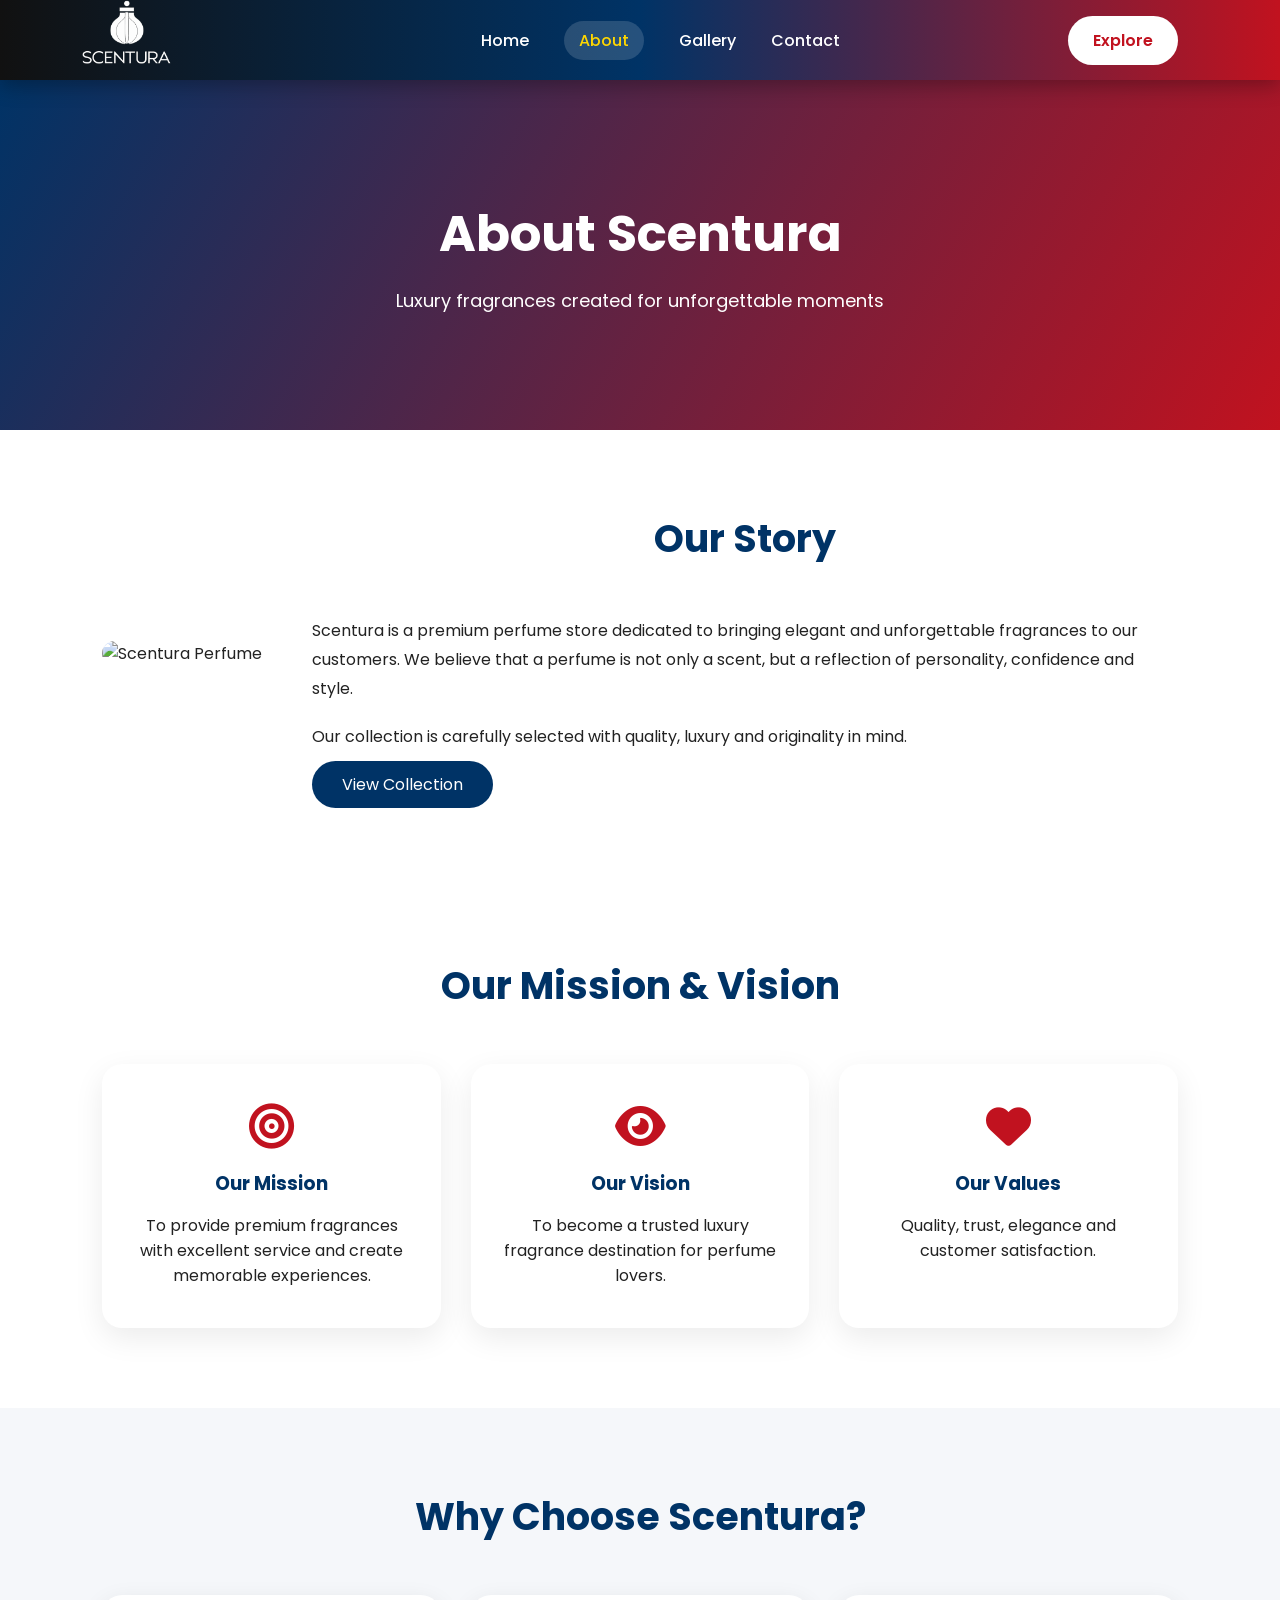
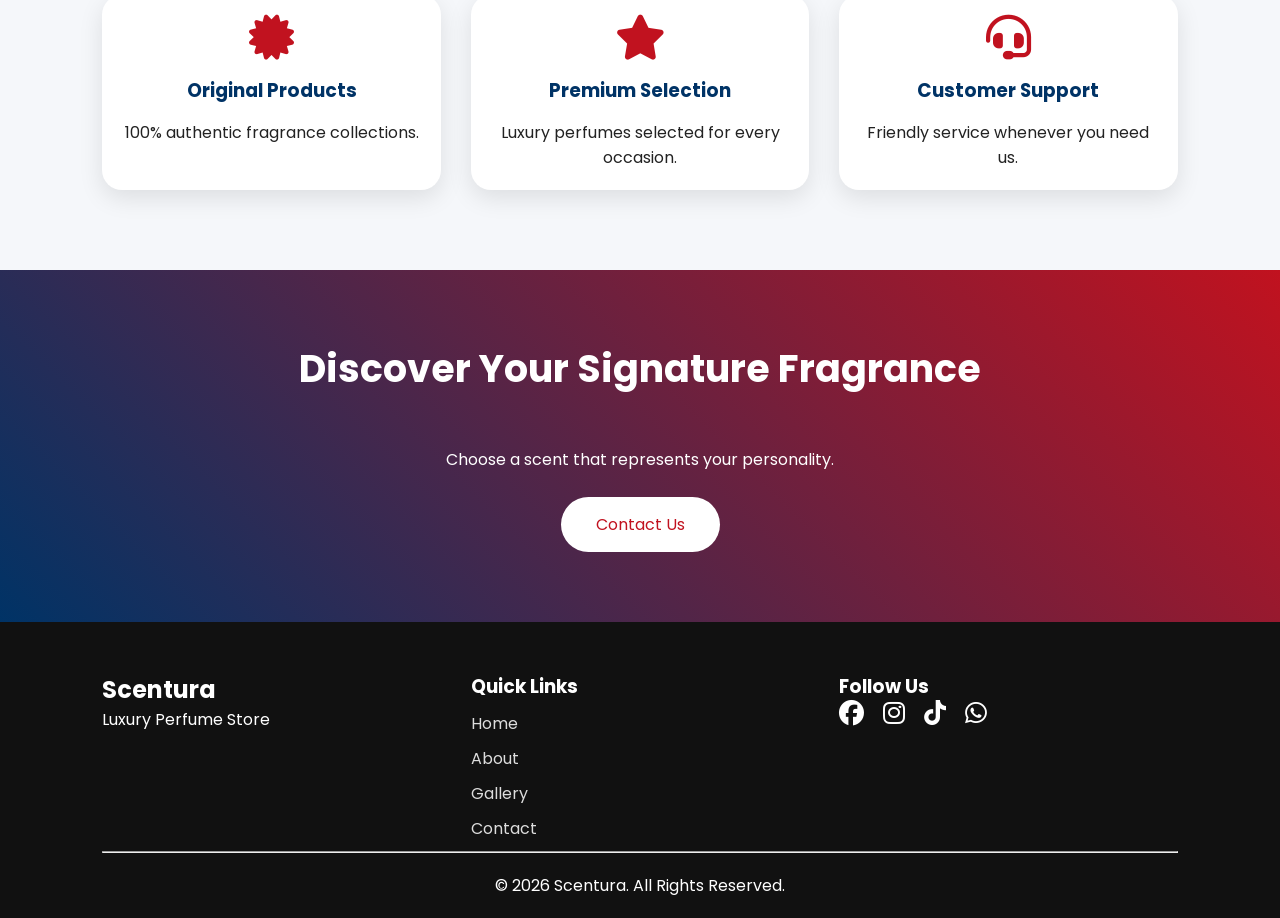
==== about.html @ 7b468bce "Add files via upload" ====
<!DOCTYPE html>
<html lang="en">

<head>

<meta charset="UTF-8">
<meta name="viewport" content="width=device-width, initial-scale=1.0">

<title>About Us | Scentura Perfume Store</title>


<link href="https://fonts.googleapis.com/css2?family=Poppins:wght@300;400;500;600;700&display=swap" rel="stylesheet">


<link rel="stylesheet"
href="https://cdnjs.cloudflare.com/ajax/libs/font-awesome/6.5.2/css/all.min.css">


<link rel="stylesheet" href="style.css">
<link rel="stylesheet" href="responsive.css">


</head>


<body>


<!-- HEADER -->

<header>


<div class="logo">

    <img src="logo.png.png" alt="Scentura Logo">

</div>



<nav>

<ul>

<li>
<a href="index.html">Home</a>
</li>


<li>
<a href="about.html" class="active">About</a>
</li>


<li>
<a href="gallery.html">Gallery</a>
</li>


<li>
<a href="contact.html">Contact</a>
</li>


</ul>

</nav>


<a href="gallery.html" class="shop-btn">
Explore
</a>


<div class="menu">

<i class="fa-solid fa-bars"></i>

</div>


</header>




<!-- PAGE TITLE -->


<section class="page-banner">


<h1>
About Scentura
</h1>


<p>
Luxury fragrances created for unforgettable moments
</p>


</section>





<!-- ABOUT SECTION -->


<section class="home-about">


<div class="left">


<img src="images/about.jpeg" alt="Scentura Perfume">


</div>



<div class="right">


<h2>
Our Story
</h2>


<p>

Scentura is a premium perfume store dedicated
to bringing elegant and unforgettable fragrances
to our customers.


We believe that a perfume is not only a scent,
but a reflection of personality, confidence and style.


</p>


<p>

Our collection is carefully selected with quality,
luxury and originality in mind.

</p>



<a href="gallery.html">

View Collection

</a>


</div>


</section>







<!-- MISSION VISION -->


<section class="features">


<h2>
Our Mission & Vision
</h2>



<div class="feature-container">



<div class="card">


<i class="fa-solid fa-bullseye"></i>


<h3>
Our Mission
</h3>


<p>

To provide premium fragrances with excellent
service and create memorable experiences.

</p>


</div>




<div class="card">


<i class="fa-solid fa-eye"></i>


<h3>
Our Vision
</h3>


<p>

To become a trusted luxury fragrance destination
for perfume lovers.

</p>


</div>




<div class="card">


<i class="fa-solid fa-heart"></i>


<h3>
Our Values
</h3>


<p>

Quality, trust, elegance and customer satisfaction.

</p>


</div>



</div>


</section>







<!-- WHY SCENTURA -->


<section class="products">


<h2>
Why Choose Scentura?
</h2>



<div class="product-grid">



<div class="product">

<i class="fa-solid fa-certificate"
style="font-size:45px;color:#C1121F">
</i>


<h3>
Original Products
</h3>


<p>

100% authentic fragrance collections.

</p>


</div>





<div class="product">


<i class="fa-solid fa-star"
style="font-size:45px;color:#C1121F">
</i>


<h3>
Premium Selection
</h3>


<p>

Luxury perfumes selected for every occasion.

</p>


</div>





<div class="product">


<i class="fa-solid fa-headset"
style="font-size:45px;color:#C1121F">
</i>


<h3>
Customer Support
</h3>


<p>

Friendly service whenever you need us.

</p>


</div>



</div>


</section>







<!-- CTA -->


<section class="cta">


<h2>
Discover Your Signature Fragrance
</h2>


<p>

Choose a scent that represents your personality.

</p>


<a href="contact.html">

Contact Us

</a>


</section>







<!-- FOOTER -->


<footer>


<div class="footer-content">



<div>

<h2>
Scentura
</h2>

<p>
Luxury Perfume Store
</p>

</div>




<div>


<h3>
Quick Links
</h3>


<a href="index.html">
Home
</a>


<a href="about.html">
About
</a>


<a href="gallery.html">
Gallery
</a>


<a href="contact.html">
Contact
</a>


</div>




<div>


<h3>
Follow Us
</h3>


<i class="fab fa-facebook"></i>

<i class="fab fa-instagram"></i>

<i class="fab fa-tiktok"></i>

<i class="fab fa-whatsapp"></i>


</div>



</div>



<hr>


<p class="copy">

© 2026 Scentura. All Rights Reserved.

</p>



</footer>




<script src="js/script.js"></script>


</body>

</html>
---- style.css ----
*{
    margin:0;
    padding:0;
    box-sizing:border-box;
    font-family:'Poppins',sans-serif;
}

:root{

    --blue:#003366;
    --red:#C1121F;
    --white:#ffffff;
    --light:#f5f7fa;
    --dark:#222;

}


body{

    background:var(--white);
    color:var(--dark);
    overflow-x:hidden;

}


html{

    scroll-behavior:smooth;

}


/* ================= HEADER ================= */


header{

    width:100%;
    height:80px;
    display:flex;
    align-items:center;
    justify-content:space-between;
    padding:0 8%;
    background:linear-gradient(90deg,#111,#003366,#C1121F);
    box-shadow:0 5px 20px rgba(0,0,0,0.3);
    position:sticky;
    top:0;
    z-index:1000;

}


.logo{
    display:flex;
    align-items:center;
    gap:10px;
    font-size:28px;
    font-weight:700;
    color:var(--blue);

    margin-left:-100px;
}


.logo img{

    width: 250px;
    height:150px;
    object-fit:contain;
    border-radius:8px;

}


.logo span{

    color:white;

}


video {
    width: 25%;
    height: auto;
    object-fit: cover;
}



nav ul{

    display:flex;
    list-style:none;
    gap:35px;

}



nav ul li a{

    text-decoration:none;
    color:white;
    font-weight:500;
    transition:.3s;

}


nav ul li a:hover,
nav ul li a.active{

    color:#FFD700;
    background:rgba(255,255,255,0.15);
    padding:8px 15px;
    border-radius:20px;
    transition:.3s;

}



.shop-btn{

    background:white;
    color:#C1121F;
    padding:12px 25px;
    border-radius:30px;
    text-decoration:none;
    font-weight:600;
    transition:.3s;

}


.shop-btn:hover{

    background:#111;
    color:white;
    transform:translateY(-3px);

}





.menu{

    display:none;
    font-size:28px;
    color:var(--blue);

}



/* ================= HERO ================= */


.hero{

    min-height:90vh;
    display:flex;
    align-items:center;
    justify-content:space-between;
    padding:60px 8%;
    background:linear-gradient(
    120deg,
    #ffffff,
    #eef4ff);

}



.hero-content{

    width:50%;

}


.hero-content h1{

    font-size:55px;
    line-height:1.2;
    color:var(--blue);
    margin-bottom:20px;

}


.hero-content p{

    font-size:18px;
    line-height:1.8;
    color:#555;
    margin-bottom:35px;

}



.hero-buttons a{

    text-decoration:none;
    padding:15px 35px;
    border-radius:30px;
    margin-right:15px;
    display:inline-block;
    transition:.3s;

}


.btn1{

    background:var(--red);
    color:white;

}


.btn2{

    border:2px solid var(--blue);
    color:var(--blue);

}


.btn1:hover,
.btn2:hover{

    transform:translateY(-5px);

}



.hero-image{

    width:45%;
    text-align:center;

}



.hero-image img{

    width:100%;
    max-width:450px;
    animation:float 4s infinite ease-in-out;

}



@keyframes float{

    50%{
        transform:translateY(-20px);
    }

}



/* ================= SECTION TITLE ================= */


section h2{

    text-align:center;
    font-size:38px;
    color:var(--blue);
    margin-bottom:50px;

}



/* ================= FEATURES ================= */


.features{

    padding:80px 8%;

}


.feature-container{

    display:grid;
    grid-template-columns:repeat(3,1fr);
    gap:30px;

}


.card{

    text-align:center;
    padding:40px 25px;
    background:white;
    border-radius:20px;
    box-shadow:0 10px 30px rgba(0,0,0,.08);
    transition:.4s;

}


.card:hover{

    transform:translateY(-10px);

}



.card i{

    font-size:45px;
    color:var(--red);
    margin-bottom:20px;

}


.card h3{

    color:var(--blue);
    margin-bottom:15px;

}




/* ================= PRODUCTS ================= */


.products{

    padding:80px 8%;
    background:var(--light);

}



.product-grid{

    display:grid;
    grid-template-columns:repeat(3,1fr);
    gap:30px;

}



.product{

    background:white;
    padding:20px;
    text-align:center;
    border-radius:20px;
    box-shadow:0 8px 25px rgba(0,0,0,.1);
    transition:.3s;

}



.product:hover{

    transform:scale(1.05);

}



.product img{

    width:100%;
    height:280px;
    object-fit:cover;
    border-radius:15px;

}


.product h3{

    color:var(--blue);
    margin:15px;

}



.product a{

    display:inline-block;
    margin-top:15px;
    padding:10px 25px;
    background:var(--red);
    color:white;
    border-radius:20px;
    text-decoration:none;

}



/* ================= ABOUT HOME ================= */


.home-about{

    padding:80px 8%;
    display:flex;
    align-items:center;
    gap:50px;

}



.home-about img{

    width:450px;
    border-radius:20px;

}



.home-about .right{

    flex:1;

}



.home-about p{

    line-height:1.8;
    margin:20px 0;

}



.home-about a{

    background:var(--blue);
    color:white;
    padding:12px 30px;
    border-radius:25px;
    text-decoration:none;

}



/* ================= STATS ================= */


.stats{

    padding:60px 8%;
    background:var(--blue);
    display:grid;
    grid-template-columns:repeat(4,1fr);
    text-align:center;
    color:white;

}



.stats h1{

    color:white;
    font-size:40px;

}



/* ================= TESTIMONIAL ================= */


.testimonial{

    padding:80px 8%;

}


.review-box{

    max-width:700px;
    margin:auto;
    padding:35px;
    text-align:center;
    border-radius:20px;
    box-shadow:0 10px 30px rgba(0,0,0,.1);

}



/* ================= CTA ================= */


.cta{

    padding:70px;
    text-align:center;
    background:linear-gradient(
    45deg,
    var(--blue),
    var(--red));

    color:white;

}


.cta h2{

    color:white;

}


.cta a{

    display:inline-block;
    margin-top:25px;
    background:white;
    color:var(--red);
    padding:15px 35px;
    border-radius:30px;
    text-decoration:none;

}



/* ================= FOOTER ================= */


footer{

    background:#111;
    color:white;
    padding:50px 8% 20px;

}



.footer-content{

    display:grid;
    grid-template-columns:repeat(3,1fr);
    gap:30px;

}



.footer-content a{

    display:block;
    color:#ddd;
    text-decoration:none;
    margin:10px 0;

}



.footer-content i{

    margin-right:15px;
    font-size:25px;
    color:white;

}



.copy{

    text-align:center;
    margin-top:20px;

}
/* ================= PAGE BANNER ================= */


.page-banner{

    height:350px;
    background:linear-gradient(
    120deg,
    #003366,
    #C1121F);

    display:flex;
    flex-direction:column;
    align-items:center;
    justify-content:center;
    text-align:center;
    color:white;

}


.page-banner h1{

    font-size:50px;
    margin-bottom:15px;

}


.page-banner p{

    font-size:18px;

}





/* ================= CONTACT SECTION ================= */


.contact-section{

    padding:80px 8%;
    display:grid;
    grid-template-columns:1fr 1fr;
    gap:50px;

}



.contact-info h2,
.contact-form h2{

    color:#003366;
    margin-bottom:30px;
    text-align:left;

}



.info-box{

    display:flex;
    align-items:center;
    gap:20px;
    margin-bottom:25px;
    padding:20px;
    background:#f5f7fa;
    border-radius:15px;

}



.info-box i{

    width:50px;
    height:50px;
    display:flex;
    align-items:center;
    justify-content:center;
    background:#C1121F;
    color:white;
    border-radius:50%;
    font-size:22px;

}



.info-box h3{

    color:#003366;
    margin-bottom:5px;

}




/* ================= CONTACT FORM ================= */


.contact-form{

    background:white;
    padding:35px;
    border-radius:20px;
    box-shadow:0 10px 30px rgba(0,0,0,.1);

}



.contact-form input,
.contact-form textarea{

    width:100%;
    padding:15px;
    margin-bottom:20px;
    border:1px solid #ddd;
    outline:none;
    border-radius:10px;
    font-size:15px;

}



.contact-form input:focus,
.contact-form textarea:focus{

    border-color:#003366;

}



.contact-form button{

    width:100%;
    padding:15px;
    border:none;
    background:#C1121F;
    color:white;
    border-radius:30px;
    font-size:16px;
    cursor:pointer;
    transition:.3s;

}



.contact-form button:hover{

    background:#003366;

}





/* ================= SOCIAL ICONS ================= */


.social-links{

    margin-top:20px;

}



.social-links a{

    width:45px;
    height:45px;
    display:inline-flex;
    justify-content:center;
    align-items:center;
    background:#003366;
    color:white;
    border-radius:50%;
    margin-right:10px;
    font-size:22px;
    transition:.3s;

}



.social-links a:hover{

    background:#C1121F;
    transform:translateY(-5px);

}






/* ================= MAP ================= */


.map{

    padding:60px 8%;
    text-align:center;

}



.map h2{

    margin-bottom:30px;

}



.map iframe{

    width:100%;
    height:400px;
    border:0;
    border-radius:20px;

}






/* ================= MOBILE CONTACT ================= */


@media(max-width:768px){


.page-banner h1{

    font-size:35px;

}


.contact-section{

    grid-template-columns:1fr;
    padding:50px 5%;

}


.contact-info h2,
.contact-form h2{

    text-align:center;

}


.map{

    padding:40px 5%;

}


.map iframe{

    height:300px;

}




}
/*================ MOVING GALLERY ================*/

.gallery-section{
    padding:80px 5%;
    background:#f5f7fa;
    overflow:hidden;
}

.gallery-section h2{
    text-align:center;
    color:#003366;
    margin-bottom:40px;
    font-size:40px;
}

.gallery-slider{
    overflow:hidden;
    width:100%;
}

.gallery-track{
    display:flex;
    gap:25px;
    width:max-content;
    animation:slide 25s linear infinite;
}

.gallery-track img{
    width:320px;
    height:420px;
    object-fit:cover;
    border-radius:20px;
    box-shadow:0 10px 30px rgba(0,0,0,.2);
    transition:.4s;
}

.gallery-track img:hover{
    transform:scale(1.08);
}

@keyframes slide{

    0%{
        transform:translateX(0);
    }

    100%{
        transform:translateX(-50%);
    }

}
.collection-menu{

    display:flex;
    justify-content:center;
    gap:20px;
    padding:30px;
    background:white;
    flex-wrap:wrap;

}


.collection-menu a{

    text-decoration:none;
    color:#003366;
    border:2px solid #003366;
    padding:12px 25px;
    border-radius:30px;
    font-weight:bold;

}


.collection-menu a:hover{

    background:#C1121F;
    color:white;

}
/* ================= HOME COLLECTION ================= */

.home-collections{

    padding:80px 8%;
    background:#f5f7fa;

}


.home-collections h2{

    text-align:center;
    color:#003366;
    margin-bottom:40px;

}



.collection-buttons{

    display:flex;
    justify-content:center;
    gap:20px;
    flex-wrap:wrap;
    margin-bottom:50px;

}



.collection-buttons a{

    text-decoration:none;
    color:#003366;
    border:2px solid #003366;
    padding:12px 30px;
    border-radius:30px;
    font-weight:600;
    transition:.3s;

}



.collection-buttons a:hover{

    background:#C1121F;
    color:white;
    border-color:#C1121F;

}



.home-gallery{

    display:flex;
    gap:25px;
    overflow-x:auto;
    scroll-behavior:smooth;
    padding:20px 10px;
    margin-bottom:50px;

}


.home-gallery::-webkit-scrollbar{
    height:8px;
}


.home-gallery img{

    flex:0 0 auto;
    width:250px;
    height:330px;
    object-fit:cover;
    border-radius:20px;
    box-shadow:0 10px 25px rgba(0,0,0,.2);
    transition:.4s;

}


.home-gallery img:hover{

    transform:scale(1.08);

}



.home-gallery img{

    width:250px;
    height:330px;
    object-fit:cover;
    border-radius:20px;
    box-shadow:0 10px 25px rgba(0,0,0,.2);
    transition:.4s;

}



.home-gallery img:hover{

    transform:scale(1.08);

}
---- responsive.css ----
/* ================= RESPONSIVE DESIGN ================= */


/* Tablets */

@media(max-width:992px){


header{

    padding:0 5%;

}


.logo{

    font-size:24px;

}



nav ul{

    gap:20px;

}



.hero{

    flex-direction:column;
    text-align:center;

}


.hero-content{

    width:100%;

}


.hero-content h1{

    font-size:42px;

}



.hero-image{

    width:70%;
    margin-top:40px;

}



.feature-container{

    grid-template-columns:repeat(2,1fr);

}



.product-grid{

    grid-template-columns:repeat(2,1fr);

}



.home-about{

    flex-direction:column;
    text-align:center;

}



.home-about img{

    width:80%;

}



.stats{

    grid-template-columns:repeat(2,1fr);
    gap:40px;

}



.footer-content{

    grid-template-columns:repeat(2,1fr);

}


}



/* Mobile Devices */


@media(max-width:768px){


header{

    height:70px;

}



.logo{

    font-size:22px;

}



.shop-btn{

    display:none;

}



/* Mobile Menu */


.menu{

    display:block;

}



nav{

    position:absolute;
    top:70px;
    left:-100%;
    width:100%;
    background:white;
    transition:.4s;
    box-shadow:0 10px 20px rgba(0,0,0,.1);

}


nav.active{

    left:0;

}



nav ul{

    flex-direction:column;
    text-align:center;
    padding:30px 0;

}


nav ul li{

    margin:15px 0;

}




.hero{

    padding:40px 5%;

}



.hero-content h1{

    font-size:34px;

}



.hero-content p{

    font-size:15px;

}



.hero-buttons a{

    padding:12px 22px;
    margin-bottom:15px;

}



.hero-image{

    width:100%;

}



section h2{

    font-size:30px;

}




.feature-container{

    grid-template-columns:1fr;

}



.products{

    padding:60px 5%;

}



.product-grid{

    grid-template-columns:1fr;

}



.product img{

    height:250px;

}



.home-about{

    padding:60px 5%;

}



.home-about img{

    width:100%;

}



.stats{

    grid-template-columns:1fr;

}



.stats h1{

    font-size:35px;

}



.footer-content{

    grid-template-columns:1fr;
    text-align:center;

}



footer{

    text-align:center;

}



}



/* Small Mobile */


@media(max-width:400px){


.hero-content h1{

    font-size:28px;

}


.hero-buttons a{

    display:block;
    margin:10px 0;

}



.logo{

    font-size:20px;

}



.card{

    padding:25px 15px;

}



}
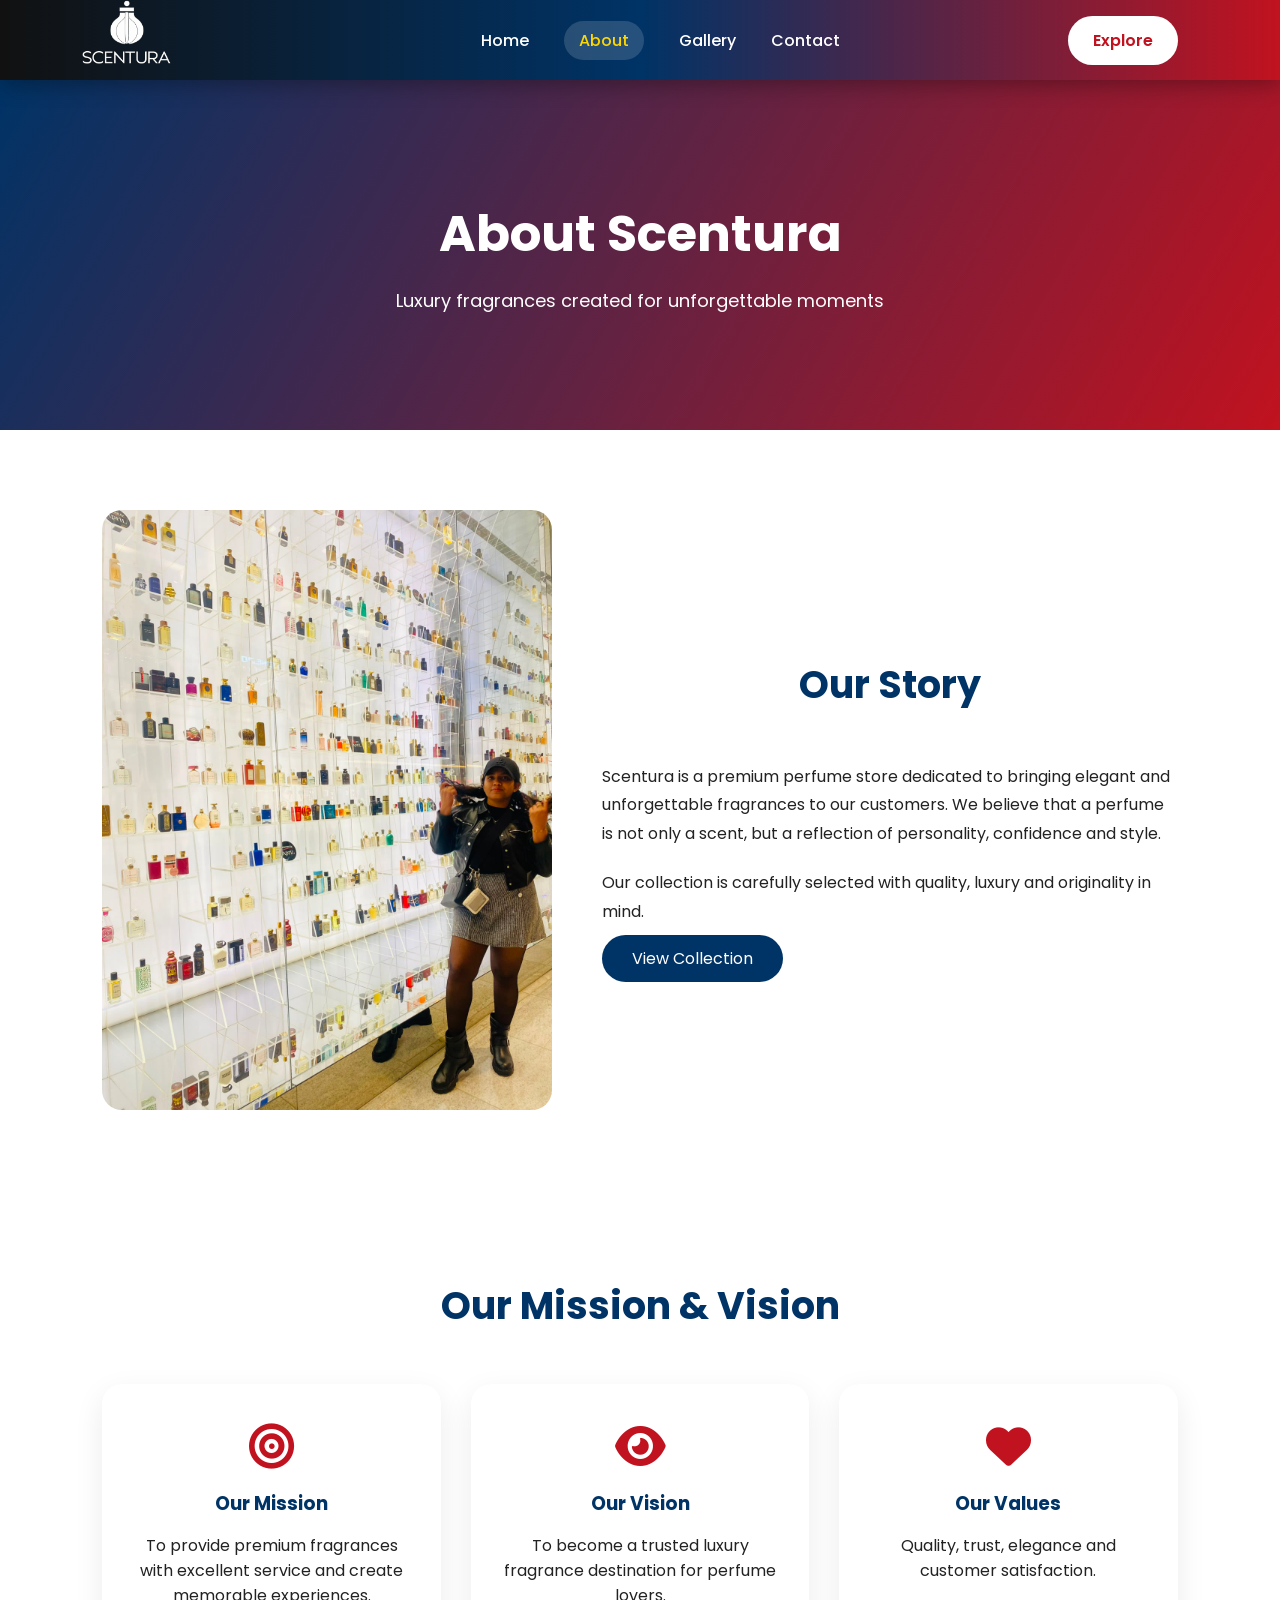
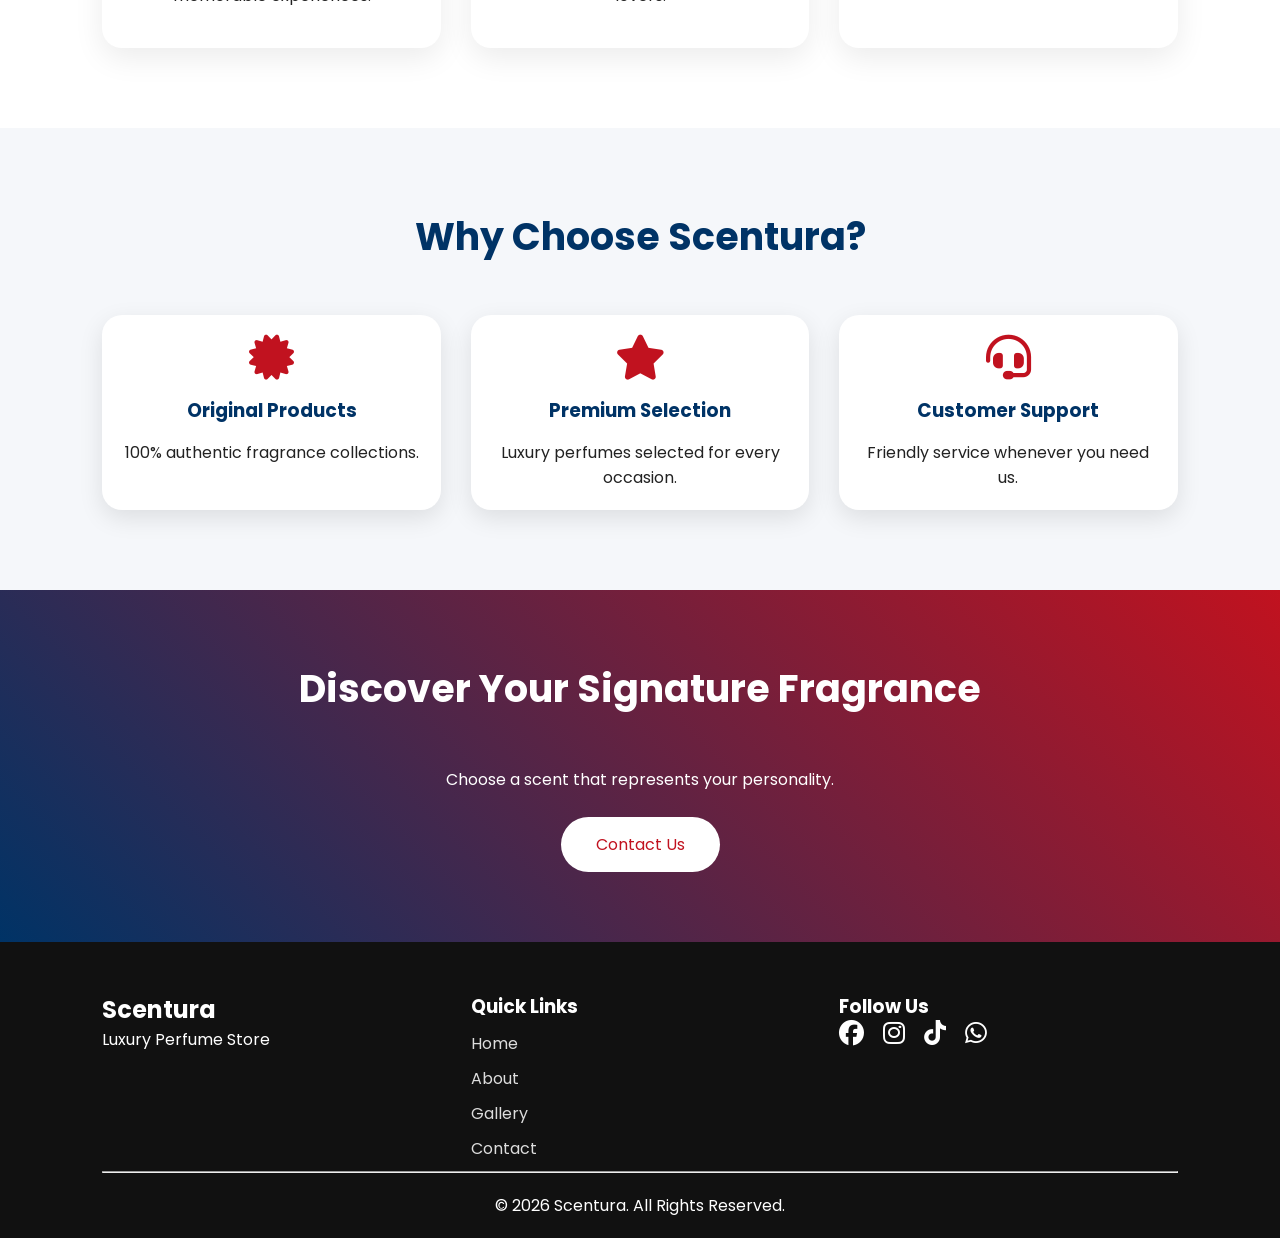
==== commit fb9b8a3c: "Update about.html" ====
--- a/about.html
+++ b/about.html
@@ -116,7 +116,7 @@
 <div class="left">
 
 
-<img src="images/about.jpeg" alt="Scentura Perfume">
+<img src="about.jpeg" alt="Scentura Perfume">
 
 
 </div>
@@ -508,4 +508,4 @@
 
 </body>
 
-</html>+</html>
